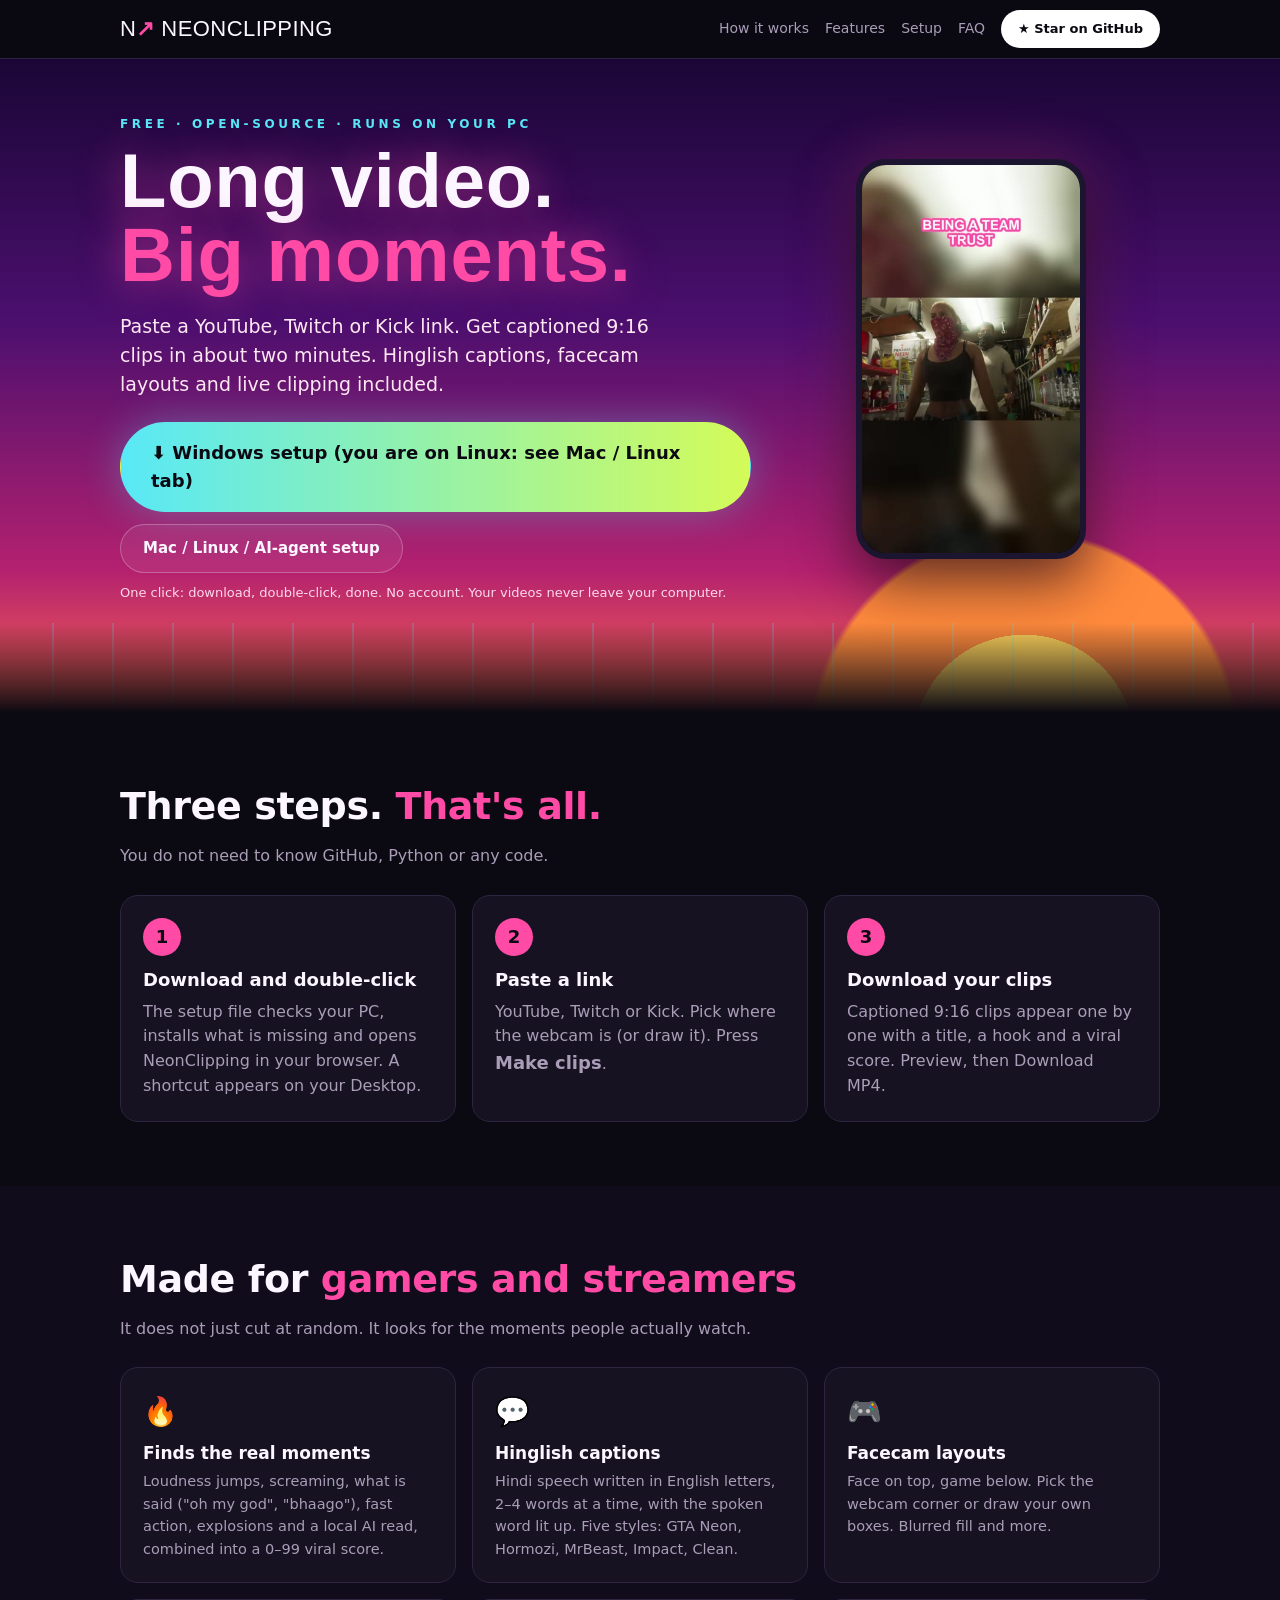
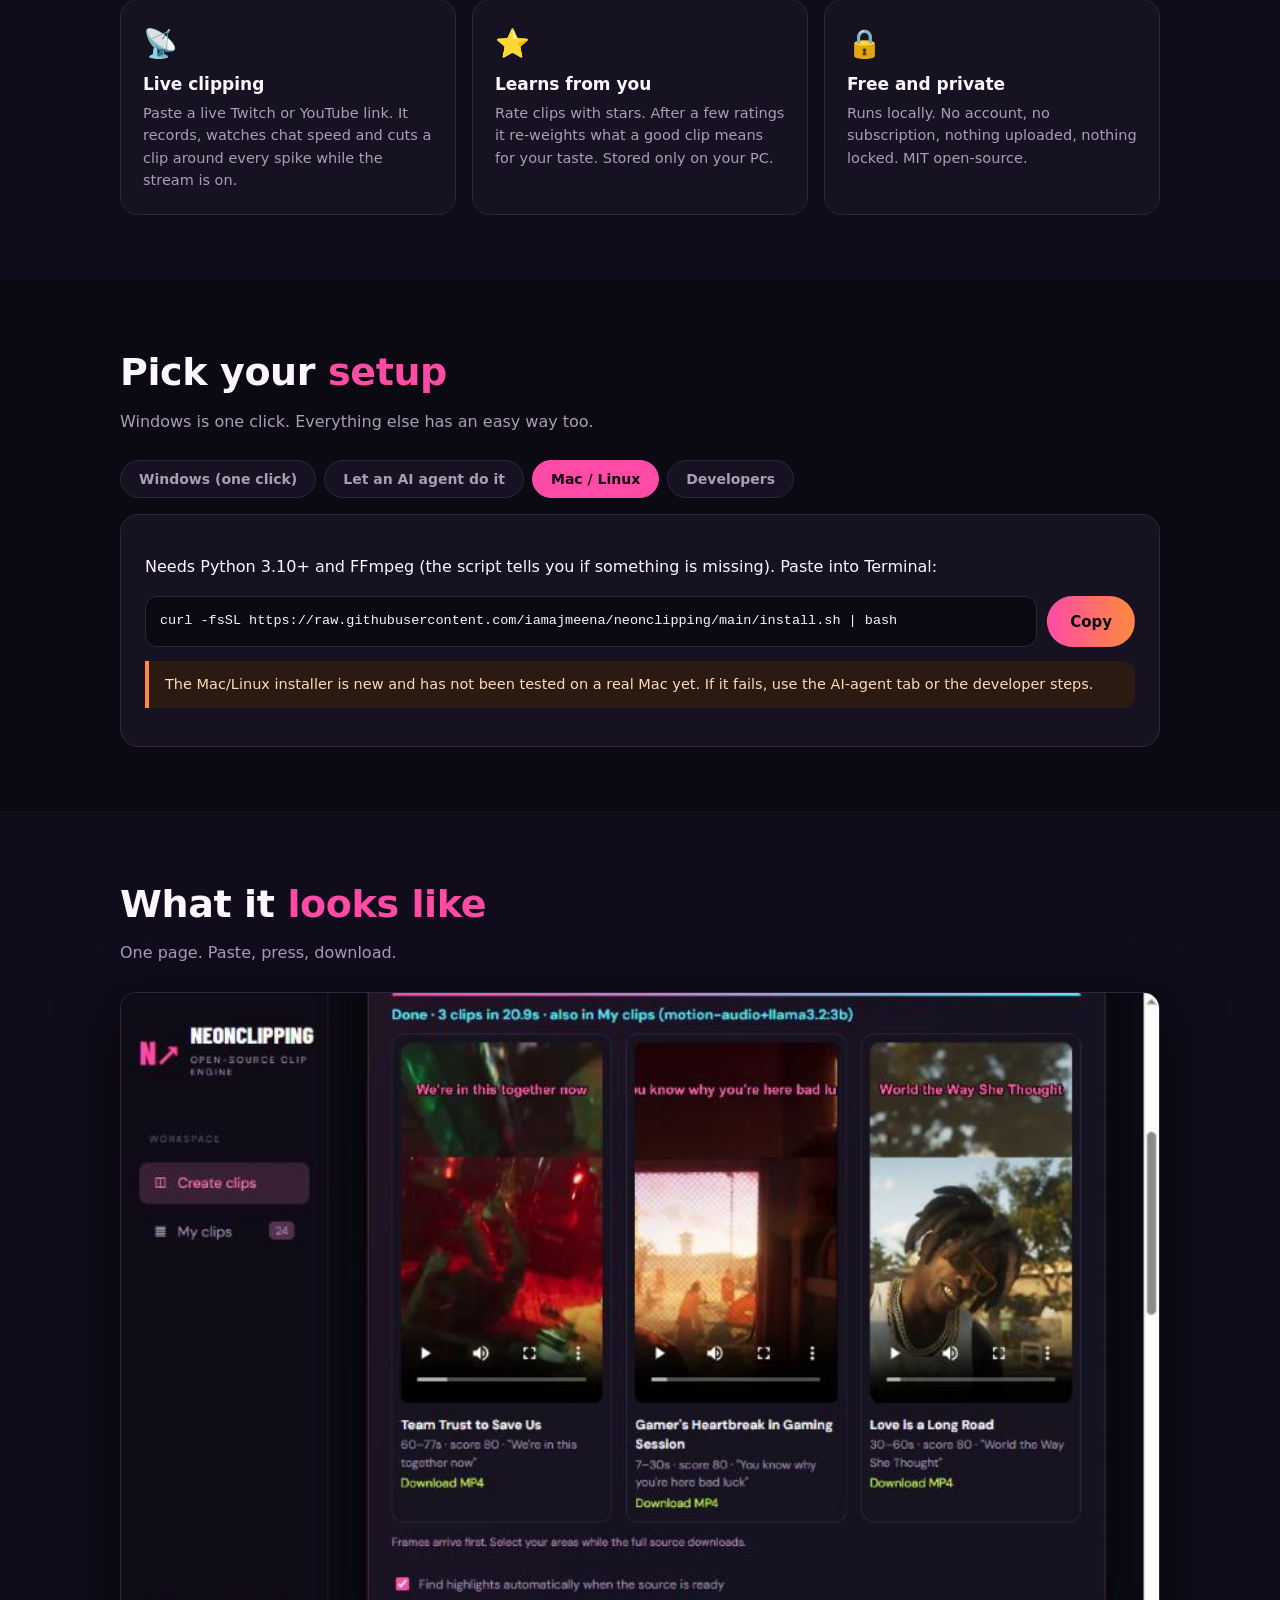
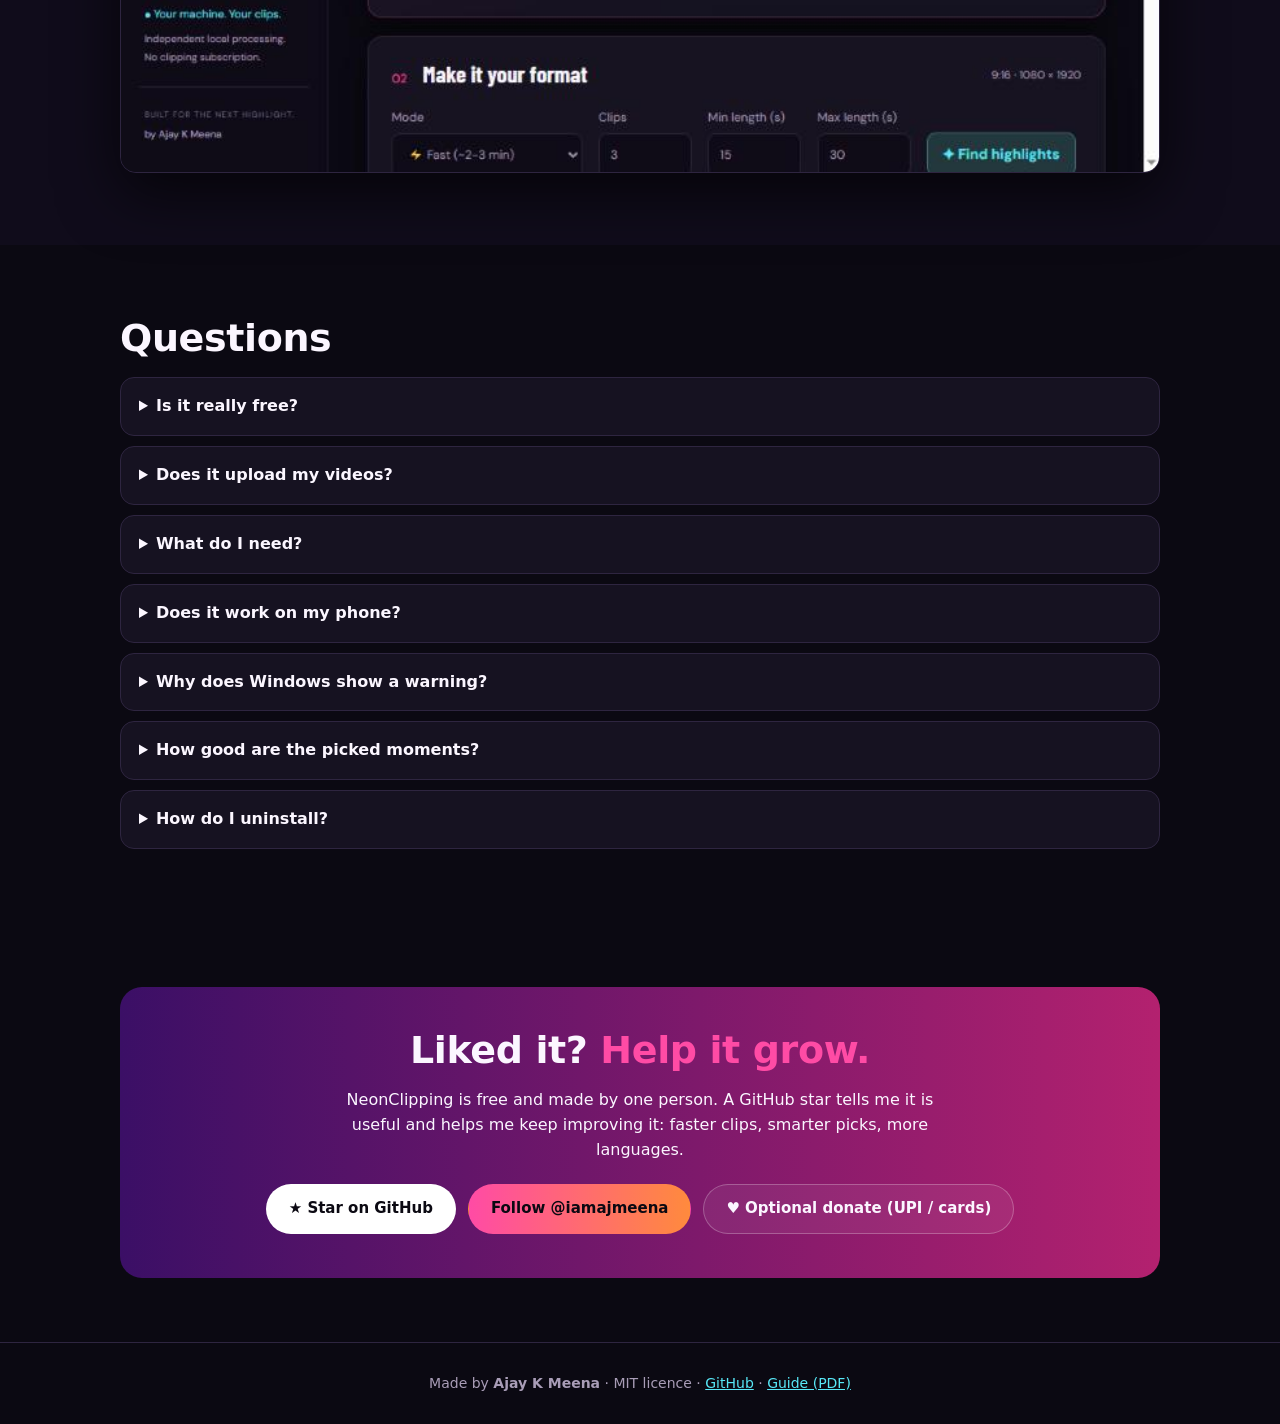
==== docs/index.html @ 978ba7da "Website (GitHub Pages) with one-click Windows setup, installer scripts (install.ps1, NeonClipping-Se" ====
<!doctype html>
<html lang="en">
<head>
<meta charset="utf-8">
<meta name="viewport" content="width=device-width, initial-scale=1">
<title>NeonClipping · Free AI clip maker for gamers and streamers</title>
<meta name="description" content="Paste a YouTube, Twitch or Kick link and get captioned 9:16 clips in about two minutes. Free, open-source, runs on your own PC. Hinglish captions, facecam layouts, live clipping.">
<meta property="og:title" content="NeonClipping: paste a link, get captioned 9:16 clips">
<meta property="og:description" content="Free and open-source. One-click setup for Windows. Hinglish captions, facecam layouts, live clipping, learns from your star ratings.">
<meta property="og:type" content="website">
<link rel="icon" href="data:image/svg+xml,%3Csvg xmlns='http://www.w3.org/2000/svg' viewBox='0 0 64 64'%3E%3Crect width='64' height='64' rx='14' fill='%230b0912'/%3E%3Ctext x='8' y='46' font-family='Impact,Arial Black' font-size='38' fill='%23ff4ba5'%3EN%3C/text%3E%3Cpath d='M34 40 L52 22 M40 22 H52 V34' stroke='%2358e8f7' stroke-width='5' fill='none' stroke-linecap='round'/%3E%3C/svg%3E">
<style>
:root{--bg:#0b0912;--panel:#161221;--line:#2e2540;--pink:#ff4ba5;--cyan:#58e8f7;--lime:#d4fb58;--orange:#ff8a3d;--white:#fbf6ff;--muted:#a99db7}
*{box-sizing:border-box}html{scroll-behavior:smooth}
body{margin:0;background:var(--bg);color:var(--white);font-family:"Segoe UI",system-ui,-apple-system,"Nirmala UI",sans-serif;line-height:1.55}
a{color:var(--cyan)}
.wrap{max-width:1080px;margin:0 auto;padding:0 20px}
nav{position:sticky;top:0;z-index:20;background:#0b0912e6;backdrop-filter:blur(10px);border-bottom:1px solid var(--line)}
nav .wrap{display:flex;align-items:center;gap:18px;height:58px}
.logo{font-family:Impact,"Arial Black",sans-serif;font-size:22px;letter-spacing:.02em;color:var(--white);text-decoration:none}.logo b{color:var(--pink)}
nav .links{margin-left:auto;display:flex;gap:16px;align-items:center;font-size:14px}nav .links a{color:var(--muted);text-decoration:none}nav .links a:hover{color:var(--white)}
.btn{display:inline-flex;align-items:center;gap:8px;border-radius:999px;padding:12px 22px;font-weight:800;text-decoration:none;border:1px solid transparent;cursor:pointer;font-size:15px;font-family:inherit}
.btn.main{background:linear-gradient(90deg,var(--cyan),var(--lime));color:#0b0912;font-size:18px;padding:16px 30px;box-shadow:0 0 40px #58e8f755}
.btn.pink{background:linear-gradient(90deg,var(--pink),var(--orange));color:#0b0912}
.btn.ghost{background:#ffffff10;border-color:#ffffff40;color:var(--white)}
.btn.white{background:#fff;color:#0b0912}
.btn:hover{transform:translateY(-2px)}
.hero{position:relative;overflow:hidden;background:radial-gradient(circle at 80% 105%,#ffd45a 0 9%,#ff8a3d 9% 17%,transparent 17.5%),linear-gradient(180deg,#1a0636 0%,#4b0f6e 40%,#b3216f 78%,#ff6a4d 100%)}
.hero::after{content:"";position:absolute;left:-10%;right:-10%;bottom:0;height:90px;background:linear-gradient(#0b091200,#0b0912),repeating-linear-gradient(90deg,#58e8f733 0 2px,transparent 2px 60px)}
.hero .wrap{display:grid;grid-template-columns:1.25fr .75fr;gap:30px;align-items:center;padding-top:56px;padding-bottom:110px;position:relative;z-index:1}
.kicker{letter-spacing:.3em;font-size:12px;font-weight:800;color:var(--cyan)}
h1{font-family:Impact,"Arial Black",sans-serif;font-size:clamp(40px,7vw,76px);line-height:.98;margin:10px 0 14px;letter-spacing:.01em;text-shadow:0 0 40px #ff4ba599}h1 em{font-style:normal;color:var(--pink)}
.sub{font-size:19px;max-width:560px;color:#ffe7f3}
.cta{display:flex;flex-wrap:wrap;gap:12px;margin:22px 0 10px}
.fine{font-size:13px;color:#ffd9ec}
.phone{justify-self:center;width:230px;border-radius:30px;border:6px solid #1c1530;box-shadow:0 20px 60px #000a,0 0 60px #ff4ba555;overflow:hidden;background:#000}
.phone img,.phone video{display:block;width:100%}
section{padding:64px 0}
h2{font-size:clamp(26px,4vw,38px);margin:0 0 8px;letter-spacing:-.01em}h2 em{font-style:normal;color:var(--pink)}
.lead{color:var(--muted);max-width:680px;margin:0 0 26px}
.steps{display:grid;grid-template-columns:repeat(3,1fr);gap:16px}
.step{background:var(--panel);border:1px solid var(--line);border-radius:18px;padding:22px}
.step .n{width:38px;height:38px;border-radius:50%;background:var(--pink);color:#0b0912;font-weight:900;display:flex;align-items:center;justify-content:center;margin-bottom:10px;font-size:18px}
.step b{font-size:18px}.step p{color:var(--muted);margin:6px 0 0}
.grid{display:grid;grid-template-columns:repeat(3,1fr);gap:16px}
.tile{background:var(--panel);border:1px solid var(--line);border-radius:18px;padding:22px}
.tile .ic{font-size:28px}.tile b{display:block;font-size:17px;margin:6px 0 4px}.tile p{margin:0;color:var(--muted);font-size:14.5px}
.tabs{display:flex;flex-wrap:wrap;gap:8px;margin-bottom:16px}
.tab{background:var(--panel);border:1px solid var(--line);color:var(--muted);padding:10px 18px;border-radius:999px;cursor:pointer;font-weight:700;font-family:inherit;font-size:14px}
.tab.on{background:var(--pink);border-color:var(--pink);color:#0b0912}
.pane{display:none;background:var(--panel);border:1px solid var(--line);border-radius:18px;padding:24px}.pane.on{display:block}
.pane ol{padding-left:20px;margin:10px 0}.pane li{margin:6px 0}
code,pre{font-family:Consolas,monospace}pre{background:#0b0912;border:1px solid var(--line);border-radius:12px;padding:14px;overflow:auto;font-size:13.5px;margin:10px 0;white-space:pre-wrap;word-break:break-all}
.copy{display:flex;gap:10px;align-items:stretch;flex-wrap:wrap}.copy pre{flex:1;margin:0;min-width:240px}
.note{border-left:4px solid var(--orange);background:#2a1a12;padding:12px 16px;border-radius:0 12px 12px 0;color:#ffd9b8;font-size:14.5px;margin:14px 0}
.shot{width:100%;border-radius:16px;border:1px solid var(--line);box-shadow:0 20px 60px #000a}
details{background:var(--panel);border:1px solid var(--line);border-radius:14px;padding:4px 18px;margin:10px 0}summary{cursor:pointer;font-weight:700;padding:12px 0}details p{color:var(--muted);margin:0 0 14px}
.support{background:linear-gradient(90deg,#3b0f66,#b3216f);border-radius:22px;padding:34px;text-align:center}
.support .cta{justify-content:center}
footer{border-top:1px solid var(--line);padding:30px 0;color:var(--muted);font-size:14px;text-align:center}
.os-note{display:none}
@media(max-width:820px){.hero .wrap{grid-template-columns:1fr;padding-bottom:90px}.phone{width:200px}.steps,.grid{grid-template-columns:1fr}nav .links a.hide-s{display:none}}
@media(prefers-reduced-motion:reduce){*{scroll-behavior:auto!important;transition:none!important}}
</style>
</head>
<body>

<nav><div class="wrap">
  <a class="logo" href="#">N<b>↗</b> NEONCLIPPING</a>
  <div class="links">
    <a class="hide-s" href="#how">How it works</a><a class="hide-s" href="#features">Features</a><a class="hide-s" href="#setup">Setup</a><a class="hide-s" href="#faq">FAQ</a>
    <a class="btn white" style="padding:8px 16px;font-size:13px" href="https://github.com/iamajmeena/neonclipping" target="_blank" rel="noopener">★ Star on GitHub</a>
  </div>
</div></nav>

<header class="hero"><div class="wrap">
  <div>
    <div class="kicker">FREE · OPEN-SOURCE · RUNS ON YOUR PC</div>
    <h1>Long video.<br><em>Big moments.</em></h1>
    <p class="sub">Paste a YouTube, Twitch or Kick link. Get captioned 9:16 clips in about two minutes. Hinglish captions, facecam layouts and live clipping included.</p>
    <div class="cta">
      <a class="btn main" id="dl" href="https://github.com/iamajmeena/neonclipping/releases/latest/download/NeonClipping-Setup.bat">⬇ Download for Windows</a>
      <a class="btn ghost" href="#setup">Mac / Linux / AI-agent setup</a>
    </div>
    <div class="fine">One click: download, double-click, done. No account. Your videos never leave your computer.</div>
    <div class="os-note note" id="mobile-note"><b>You are on a phone.</b> NeonClipping runs on a computer. Open this page on your PC, or <a href="#" id="copy-link">copy this page link</a> and send it to yourself.</div>
  </div>
  <div class="phone"><video src="demo.mp4" poster="demo-poster.jpg" autoplay loop muted playsinline preload="auto" aria-label="A NeonClipping clip: hook title, captions"></video></div>
</div></header>

<section id="how"><div class="wrap">
  <h2>Three steps. <em>That's all.</em></h2>
  <p class="lead">You do not need to know GitHub, Python or any code.</p>
  <div class="steps">
    <div class="step"><div class="n">1</div><b>Download and double-click</b><p>The setup file checks your PC, installs what is missing and opens NeonClipping in your browser. A shortcut appears on your Desktop.</p></div>
    <div class="step"><div class="n">2</div><b>Paste a link</b><p>YouTube, Twitch or Kick. Pick where the webcam is (or draw it). Press <b>Make clips</b>.</p></div>
    <div class="step"><div class="n">3</div><b>Download your clips</b><p>Captioned 9:16 clips appear one by one with a title, a hook and a viral score. Preview, then Download MP4.</p></div>
  </div>
</div></section>

<section id="features" style="background:#100c1b"><div class="wrap">
  <h2>Made for <em>gamers and streamers</em></h2>
  <p class="lead">It does not just cut at random. It looks for the moments people actually watch.</p>
  <div class="grid">
    <div class="tile"><div class="ic">🔥</div><b>Finds the real moments</b><p>Loudness jumps, screaming, what is said ("oh my god", "bhaago"), fast action, explosions and a local AI read, combined into a 0–99 viral score.</p></div>
    <div class="tile"><div class="ic">💬</div><b>Hinglish captions</b><p>Hindi speech written in English letters, 2–4 words at a time, with the spoken word lit up. Five styles: GTA Neon, Hormozi, MrBeast, Impact, Clean.</p></div>
    <div class="tile"><div class="ic">🎮</div><b>Facecam layouts</b><p>Face on top, game below. Pick the webcam corner or draw your own boxes. Blurred fill and more.</p></div>
    <div class="tile"><div class="ic">📡</div><b>Live clipping</b><p>Paste a live Twitch or YouTube link. It records, watches chat speed and cuts a clip around every spike while the stream is on.</p></div>
    <div class="tile"><div class="ic">⭐</div><b>Learns from you</b><p>Rate clips with stars. After a few ratings it re-weights what a good clip means for your taste. Stored only on your PC.</p></div>
    <div class="tile"><div class="ic">🔒</div><b>Free and private</b><p>Runs locally. No account, no subscription, nothing uploaded, nothing locked. MIT open-source.</p></div>
  </div>
</div></section>

<section id="setup"><div class="wrap">
  <h2>Pick your <em>setup</em></h2>
  <p class="lead">Windows is one click. Everything else has an easy way too.</p>
  <div class="tabs" role="tablist">
    <button class="tab on" data-p="win">Windows (one click)</button>
    <button class="tab" data-p="ai">Let an AI agent do it</button>
    <button class="tab" data-p="mac">Mac / Linux</button>
    <button class="tab" data-p="dev">Developers</button>
  </div>

  <div class="pane on" id="p-win">
    <a class="btn main" href="https://github.com/iamajmeena/neonclipping/releases/latest/download/NeonClipping-Setup.bat">⬇ Download NeonClipping-Setup.bat</a>
    <ol>
      <li>Open the downloaded file (double-click). If Windows asks "Windows protected your PC", press <b>More info → Run anyway</b>. The file is plain text and not code-signed; you can open it in Notepad first.</li>
      <li>It checks your PC and installs what is missing (Python, FFmpeg). Needs internet, about 3–8 minutes, no admin rights.</li>
      <li>It asks two optional questions (GPU libraries, AI titles) and then opens NeonClipping in your browser.</li>
      <li>Next time just double-click the <b>NeonClipping</b> shortcut on your Desktop.</li>
    </ol>
    <div class="note">Everything is installed in one folder (<code>%LOCALAPPDATA%\NeonClipping</code>). Delete it to uninstall.</div>
  </div>

  <div class="pane" id="p-ai">
    <p>Don't want to read anything? Give this prompt to an AI agent that can run commands on your computer (Claude Code, OpenAI Codex, Google Antigravity, Cursor). It checks your PC, installs everything, opens the app and explains it to you in simple Hindi.</p>
    <button class="btn pink" id="copy-prompt">📋 Copy the setup prompt</button>
    <span id="copy-prompt-msg" style="margin-left:10px;color:var(--lime)"></span>
    <p style="margin-top:14px"><a href="NEONCLIPPING-AGENT-SETUP-PROMPT.txt" target="_blank" rel="noopener">Open the prompt as a text file</a> · <a href="NeonClipping-Guide-EN-HI.pdf" target="_blank" rel="noopener">Read the guide (PDF, English + हिंदी)</a></p>
  </div>

  <div class="pane" id="p-mac">
    <p>Needs Python 3.10+ and FFmpeg (the script tells you if something is missing). Paste into Terminal:</p>
    <div class="copy"><pre id="mac-cmd">curl -fsSL https://raw.githubusercontent.com/iamajmeena/neonclipping/main/install.sh | bash</pre><button class="btn pink" data-copy="mac-cmd">Copy</button></div>
    <div class="note">The Mac/Linux installer is new and has not been tested on a real Mac yet. If it fails, use the AI-agent tab or the developer steps.</div>
  </div>

  <div class="pane" id="p-dev">
    <pre>git clone https://github.com/iamajmeena/neonclipping
cd neonclipping
./run.ps1     # Windows
./run.sh      # Mac / Linux</pre>
    <p>Then open <code>http://127.0.0.1:8770</code>. Source, issues and the full README: <a href="https://github.com/iamajmeena/neonclipping" target="_blank" rel="noopener">github.com/iamajmeena/neonclipping</a>.</p>
  </div>
</div></section>

<section style="background:#100c1b"><div class="wrap">
  <h2>What it <em>looks like</em></h2>
  <p class="lead">One page. Paste, press, download.</p>
  <img class="shot" src="neonclipping-ui.jpg" alt="NeonClipping showing three finished clips">
</div></section>

<section id="faq"><div class="wrap">
  <h2>Questions</h2>
  <details><summary>Is it really free?</summary><p>Yes. It is open-source (MIT). No account, no subscription, no watermark, nothing locked behind a donation.</p></details>
  <details><summary>Does it upload my videos?</summary><p>No. Everything runs on your own computer. Videos, clips and your ratings stay in the app folder. The app only talks to YouTube/Twitch/Kick to fetch the video you paste.</p></details>
  <details><summary>What do I need?</summary><p>A Windows 10/11 PC (a Mac/Linux script exists but is untested) and internet for the first install. An NVIDIA GPU makes some steps faster but is not required.</p></details>
  <details><summary>Does it work on my phone?</summary><p>The tool runs on a computer. This website works on a phone, but the clip maker needs a PC. Using your phone as a remote for the app on your PC (same Wi-Fi) is planned, not built yet.</p></details>
  <details><summary>Why does Windows show a warning?</summary><p>The setup file is not code-signed (that costs money). It is plain text: right-click → Edit, or open it in Notepad, and read every line. The app itself is fully open-source on GitHub.</p></details>
  <details><summary>How good are the picked moments?</summary><p>It finds loud, energetic, quotable moments with fast action. It is a heuristic plus a small local AI, not magic: always watch a clip before posting. Your star ratings make it better at your taste.</p></details>
  <details><summary>How do I uninstall?</summary><p>Delete the NeonClipping folder in <code>%LOCALAPPDATA%</code> and the Desktop shortcut. Nothing else is changed on your PC (Python and FFmpeg stay if you had them).</p></details>
</div></section>

<section><div class="wrap">
  <div class="support">
    <h2>Liked it? <em>Help it grow.</em></h2>
    <p style="max-width:620px;margin:0 auto 6px">NeonClipping is free and made by one person. A GitHub star tells me it is useful and helps me keep improving it: faster clips, smarter picks, more languages.</p>
    <div class="cta">
      <a class="btn white" href="https://github.com/iamajmeena/neonclipping" target="_blank" rel="noopener">★ Star on GitHub</a>
      <a class="btn pink" href="https://www.instagram.com/iamajmeena/" target="_blank" rel="noopener">Follow @iamajmeena</a>
      <a class="btn ghost" href="https://rzp.io/rzp/JN41CpW" target="_blank" rel="noopener">♥ Optional donate (UPI / cards)</a>
    </div>
  </div>
</div></section>

<footer><div class="wrap">Made by <b>Ajay K Meena</b> · MIT licence · <a href="https://github.com/iamajmeena/neonclipping" target="_blank" rel="noopener">GitHub</a> · <a href="NeonClipping-Guide-EN-HI.pdf" target="_blank" rel="noopener">Guide (PDF)</a></div></footer>

<script>
(function(){
  // tabs
  document.querySelectorAll('.tab').forEach(function(t){t.onclick=function(){
    document.querySelectorAll('.tab').forEach(function(x){x.classList.toggle('on',x===t)});
    document.querySelectorAll('.pane').forEach(function(p){p.classList.toggle('on',p.id==='p-'+t.dataset.p)});
  };});
  // copy buttons
  document.querySelectorAll('[data-copy]').forEach(function(b){b.onclick=function(){
    var txt=document.getElementById(b.dataset.copy).textContent;
    navigator.clipboard.writeText(txt).then(function(){var o=b.textContent;b.textContent='Copied ✓';setTimeout(function(){b.textContent=o},1500)});
  };});
  // copy the agent prompt (loaded from the same site so it always matches the repo)
  var cp=document.getElementById('copy-prompt'),msg=document.getElementById('copy-prompt-msg');
  if(cp)cp.onclick=function(){
    fetch('NEONCLIPPING-AGENT-SETUP-PROMPT.txt').then(function(r){if(!r.ok)throw 0;return r.text()}).then(function(t){
      return navigator.clipboard.writeText(t).then(function(){msg.textContent='Copied ✓ now paste it into your AI agent'});
    }).catch(function(){msg.textContent='Could not copy. Use "Open the prompt as a text file" below.';msg.style.color='#ffb86b'});
  };
  // phone and non-Windows hints
  var ua=navigator.userAgent||'',mobile=/Android|iPhone|iPad|iPod/i.test(ua),mac=/Macintosh|Mac OS X/i.test(ua)&&!mobile,linux=/Linux|X11/i.test(ua)&&!mobile&&!/Windows/i.test(ua);
  if(mobile){document.getElementById('mobile-note').style.display='block';
    var c=document.getElementById('copy-link');if(c)c.onclick=function(e){e.preventDefault();navigator.clipboard&&navigator.clipboard.writeText(location.href);c.textContent='link copied ✓'};}
  if(mac||linux){var dl=document.getElementById('dl');dl.textContent='⬇ Windows setup (you are on '+(mac?'Mac':'Linux')+': see Mac / Linux tab)';dl.href='#setup';
    document.querySelector('[data-p="mac"]').click();}
})();
</script>
</body>
</html>
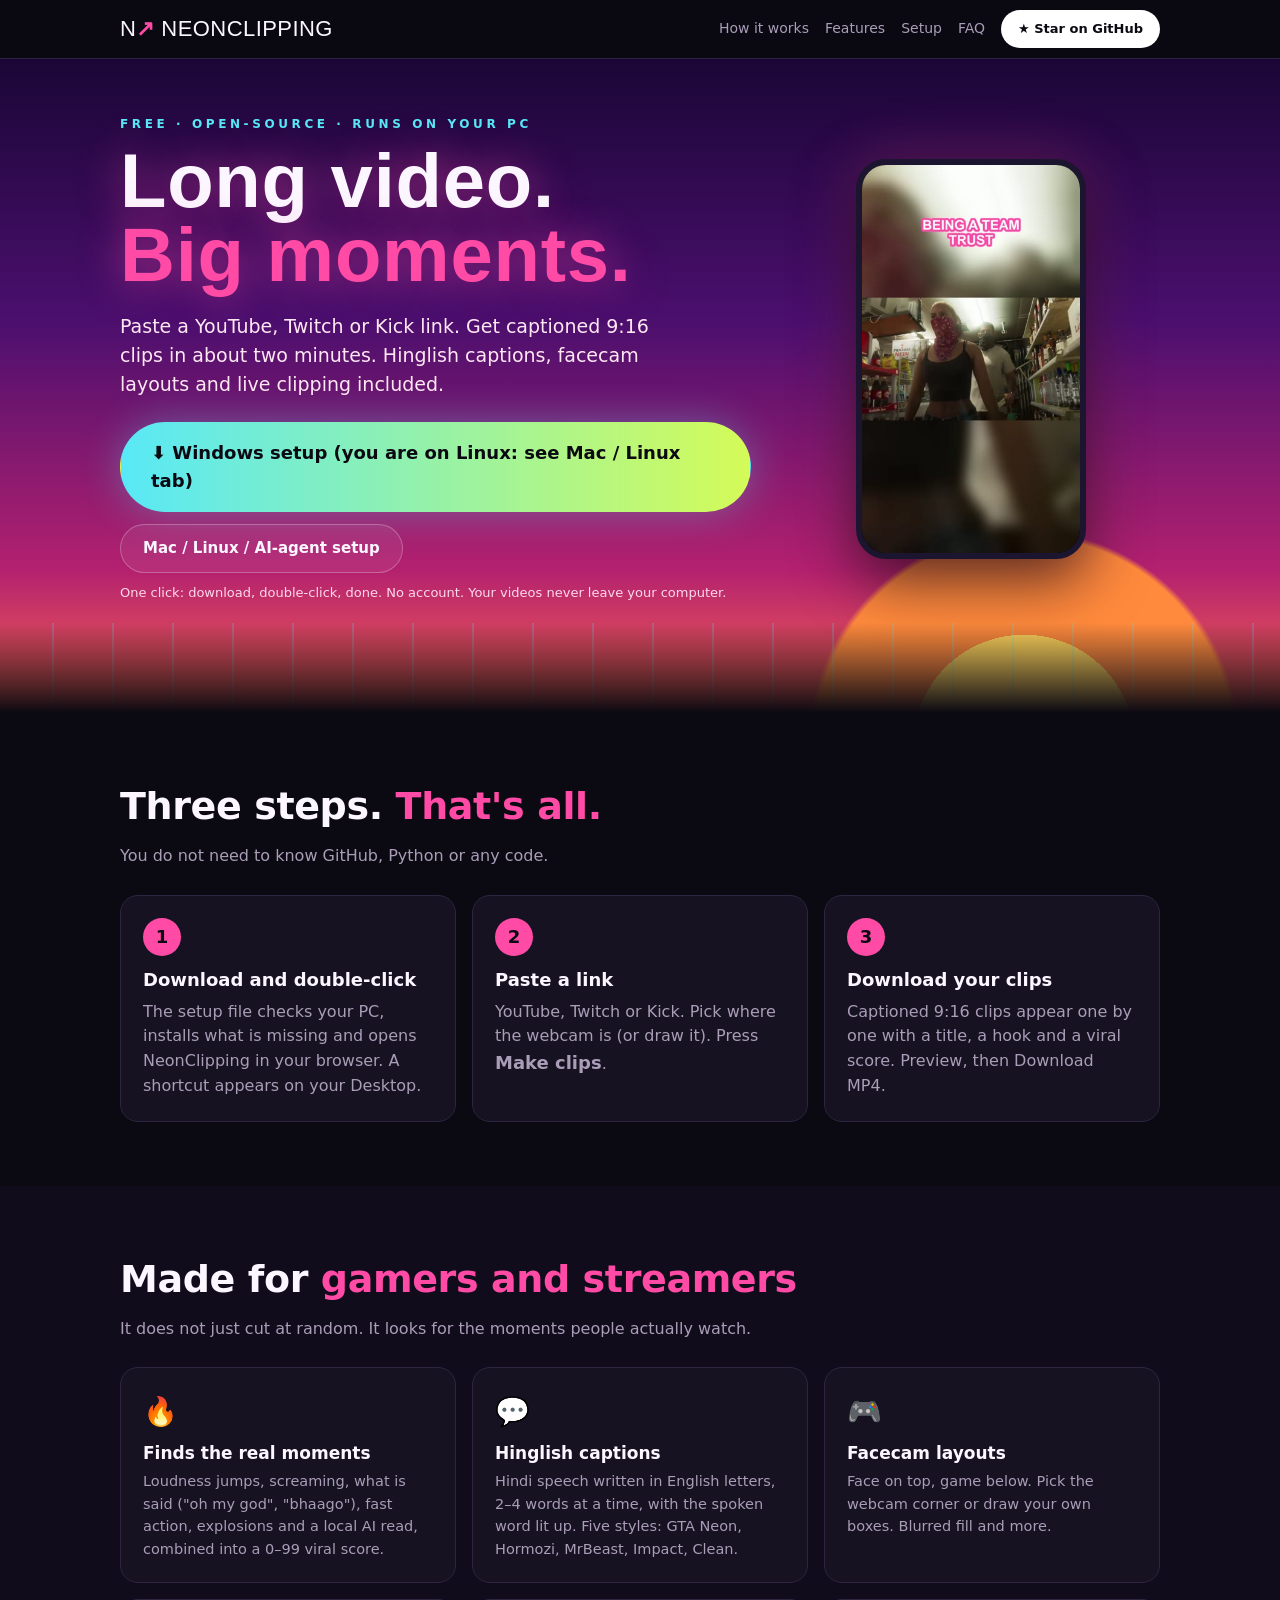
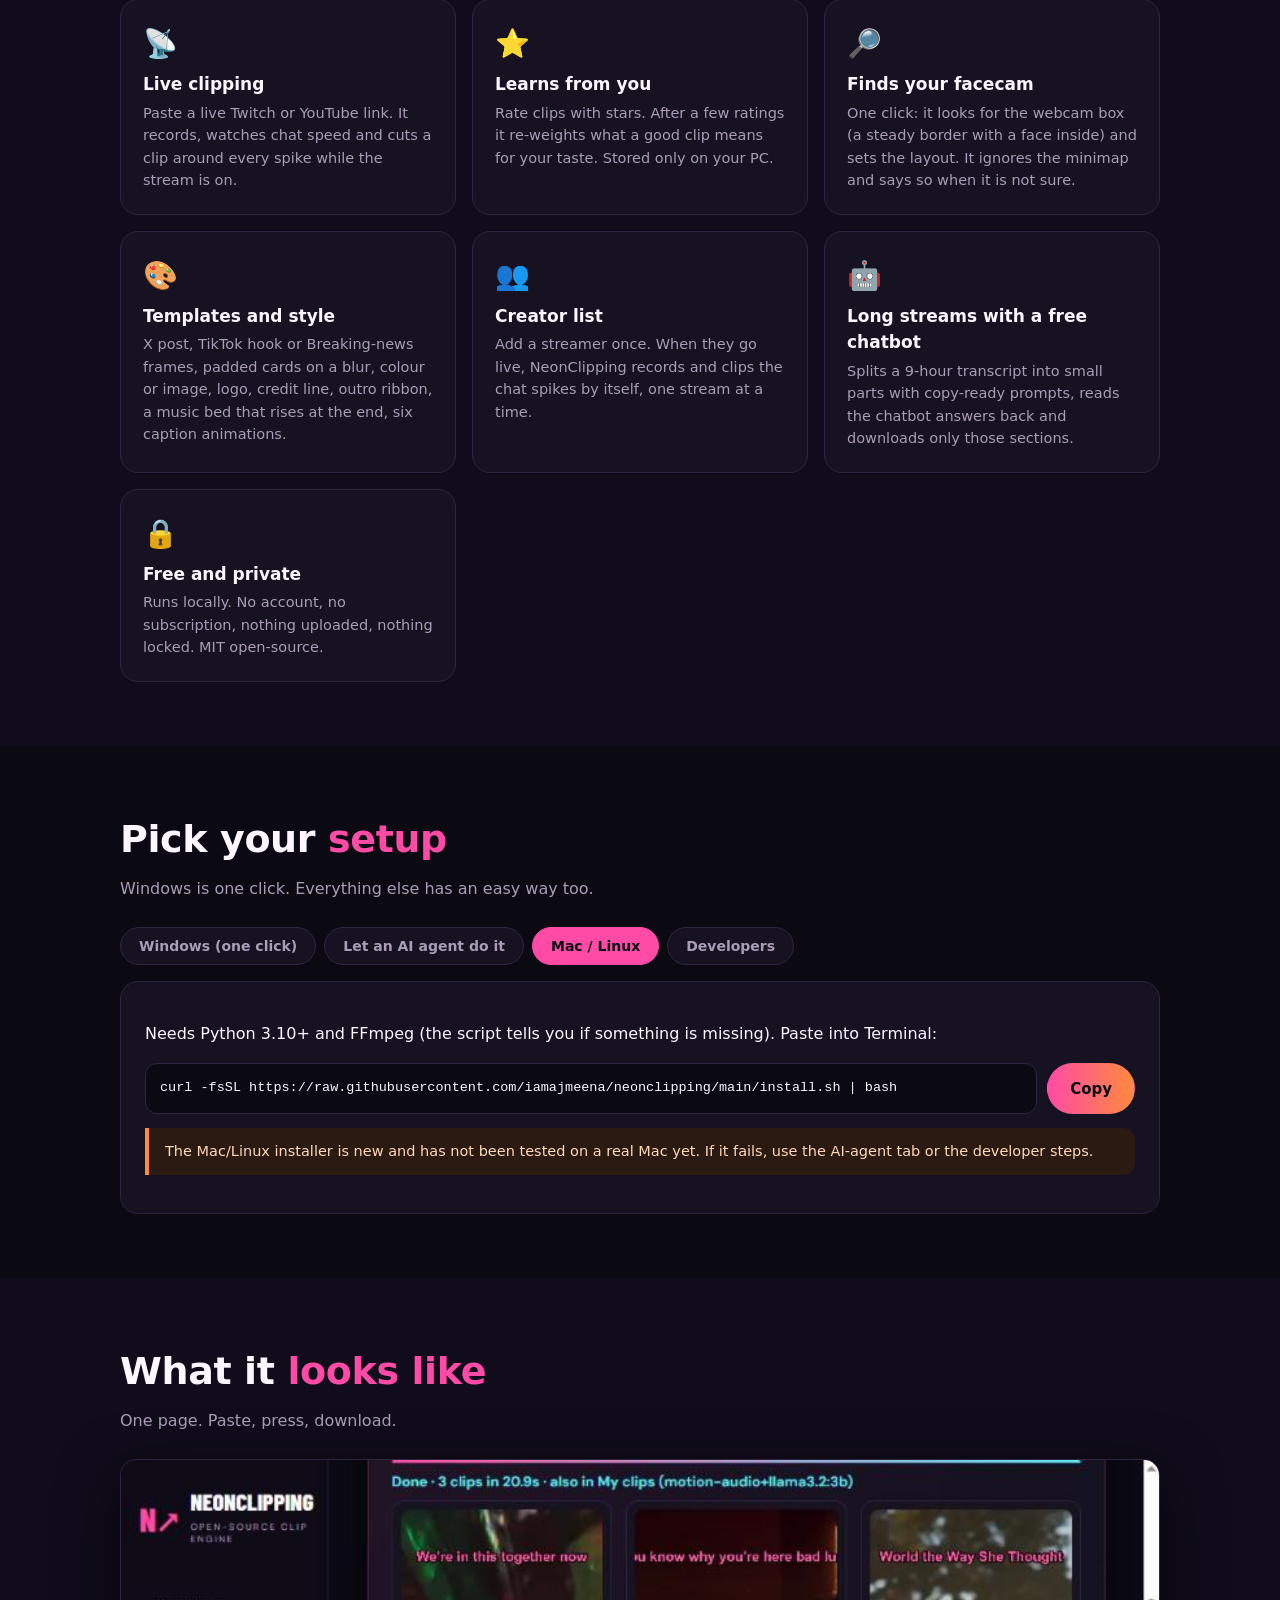
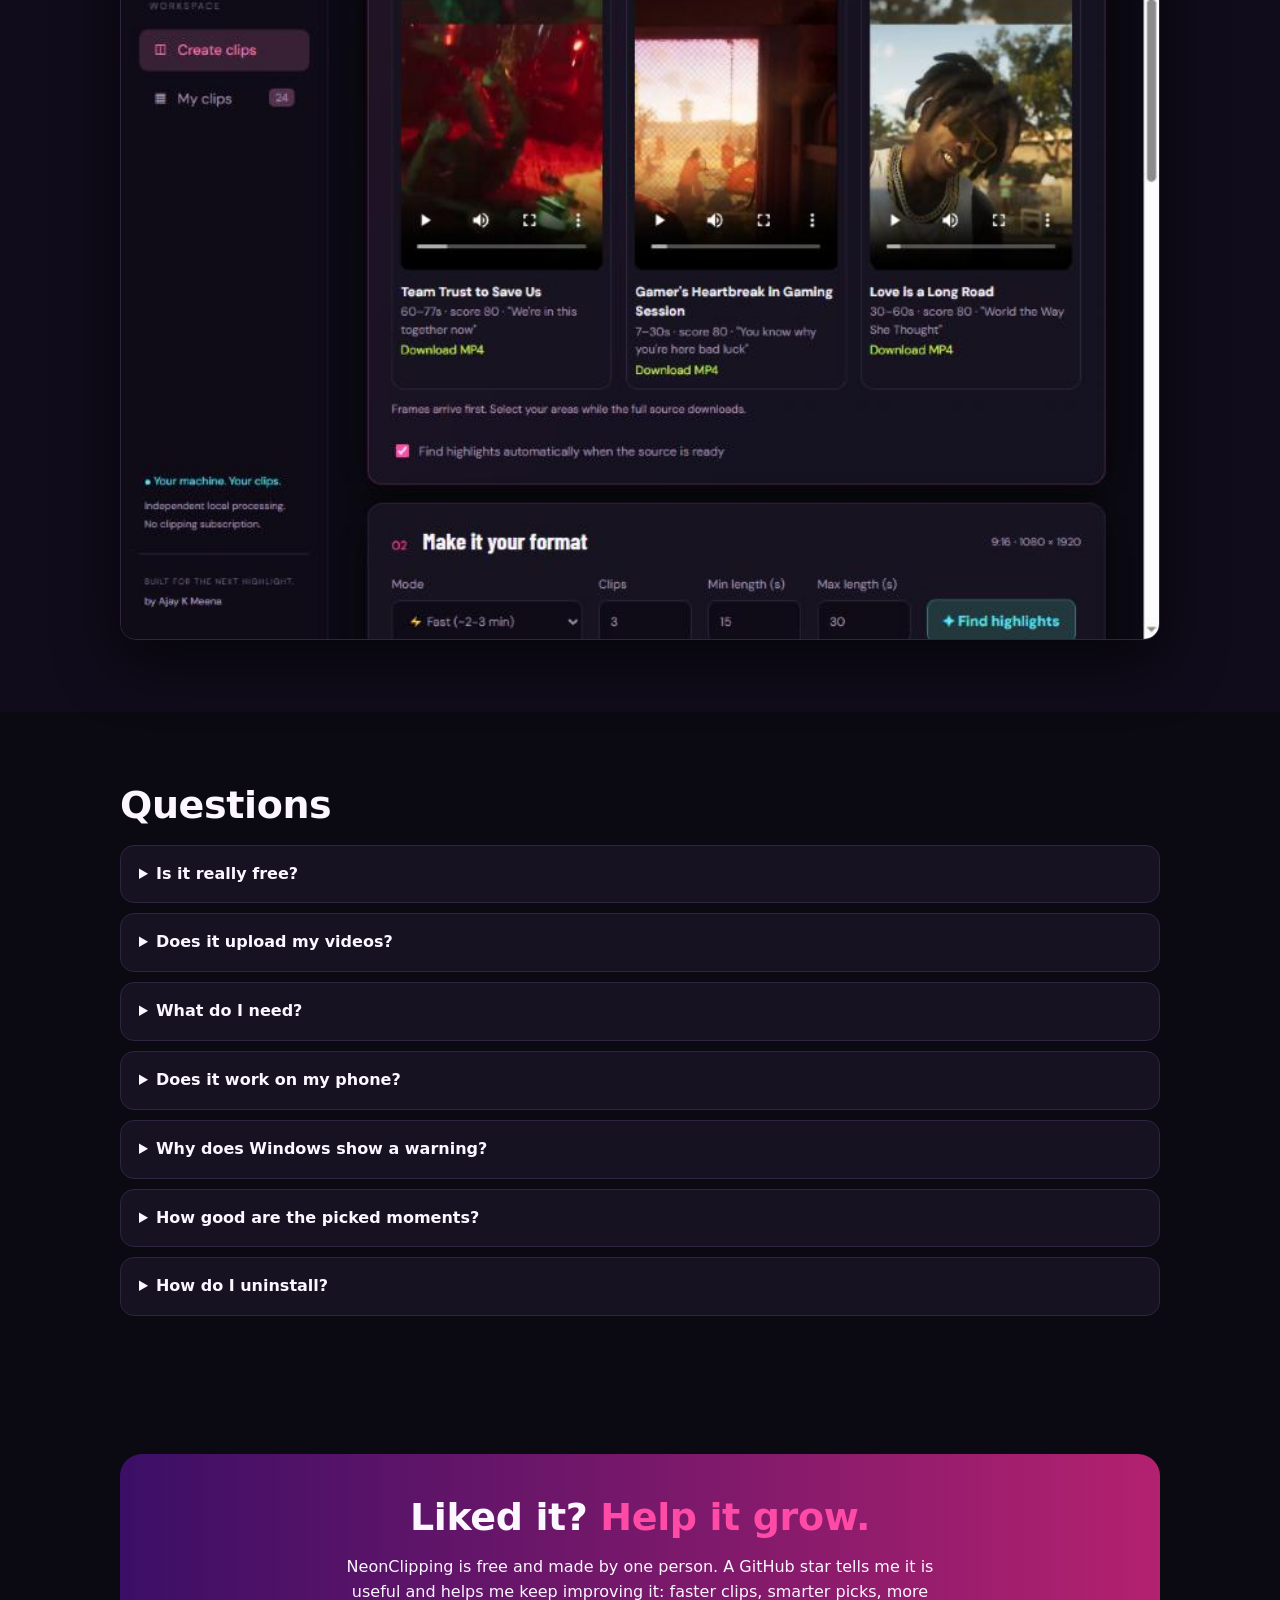
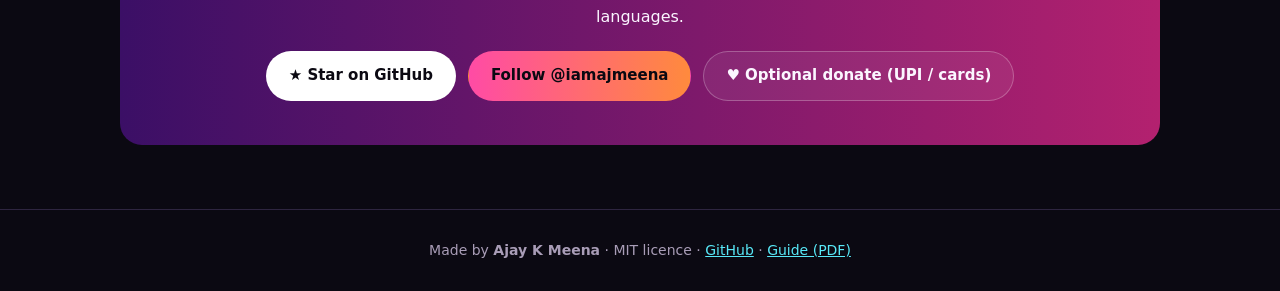
==== commit 65483b75: "Features from three reels: templates, background card, watermark, credit, outro, music riser, captio" ====
--- a/docs/index.html
+++ b/docs/index.html
@@ -107,6 +107,10 @@
     <div class="tile"><div class="ic">🎮</div><b>Facecam layouts</b><p>Face on top, game below. Pick the webcam corner or draw your own boxes. Blurred fill and more.</p></div>
     <div class="tile"><div class="ic">📡</div><b>Live clipping</b><p>Paste a live Twitch or YouTube link. It records, watches chat speed and cuts a clip around every spike while the stream is on.</p></div>
     <div class="tile"><div class="ic">⭐</div><b>Learns from you</b><p>Rate clips with stars. After a few ratings it re-weights what a good clip means for your taste. Stored only on your PC.</p></div>
+    <div class="tile"><div class="ic">🔎</div><b>Finds your facecam</b><p>One click: it looks for the webcam box (a steady border with a face inside) and sets the layout. It ignores the minimap and says so when it is not sure.</p></div>
+    <div class="tile"><div class="ic">🎨</div><b>Templates and style</b><p>X post, TikTok hook or Breaking-news frames, padded cards on a blur, colour or image, logo, credit line, outro ribbon, a music bed that rises at the end, six caption animations.</p></div>
+    <div class="tile"><div class="ic">👥</div><b>Creator list</b><p>Add a streamer once. When they go live, NeonClipping records and clips the chat spikes by itself, one stream at a time.</p></div>
+    <div class="tile"><div class="ic">🤖</div><b>Long streams with a free chatbot</b><p>Splits a 9-hour transcript into small parts with copy-ready prompts, reads the chatbot answers back and downloads only those sections.</p></div>
     <div class="tile"><div class="ic">🔒</div><b>Free and private</b><p>Runs locally. No account, no subscription, nothing uploaded, nothing locked. MIT open-source.</p></div>
   </div>
 </div></section>
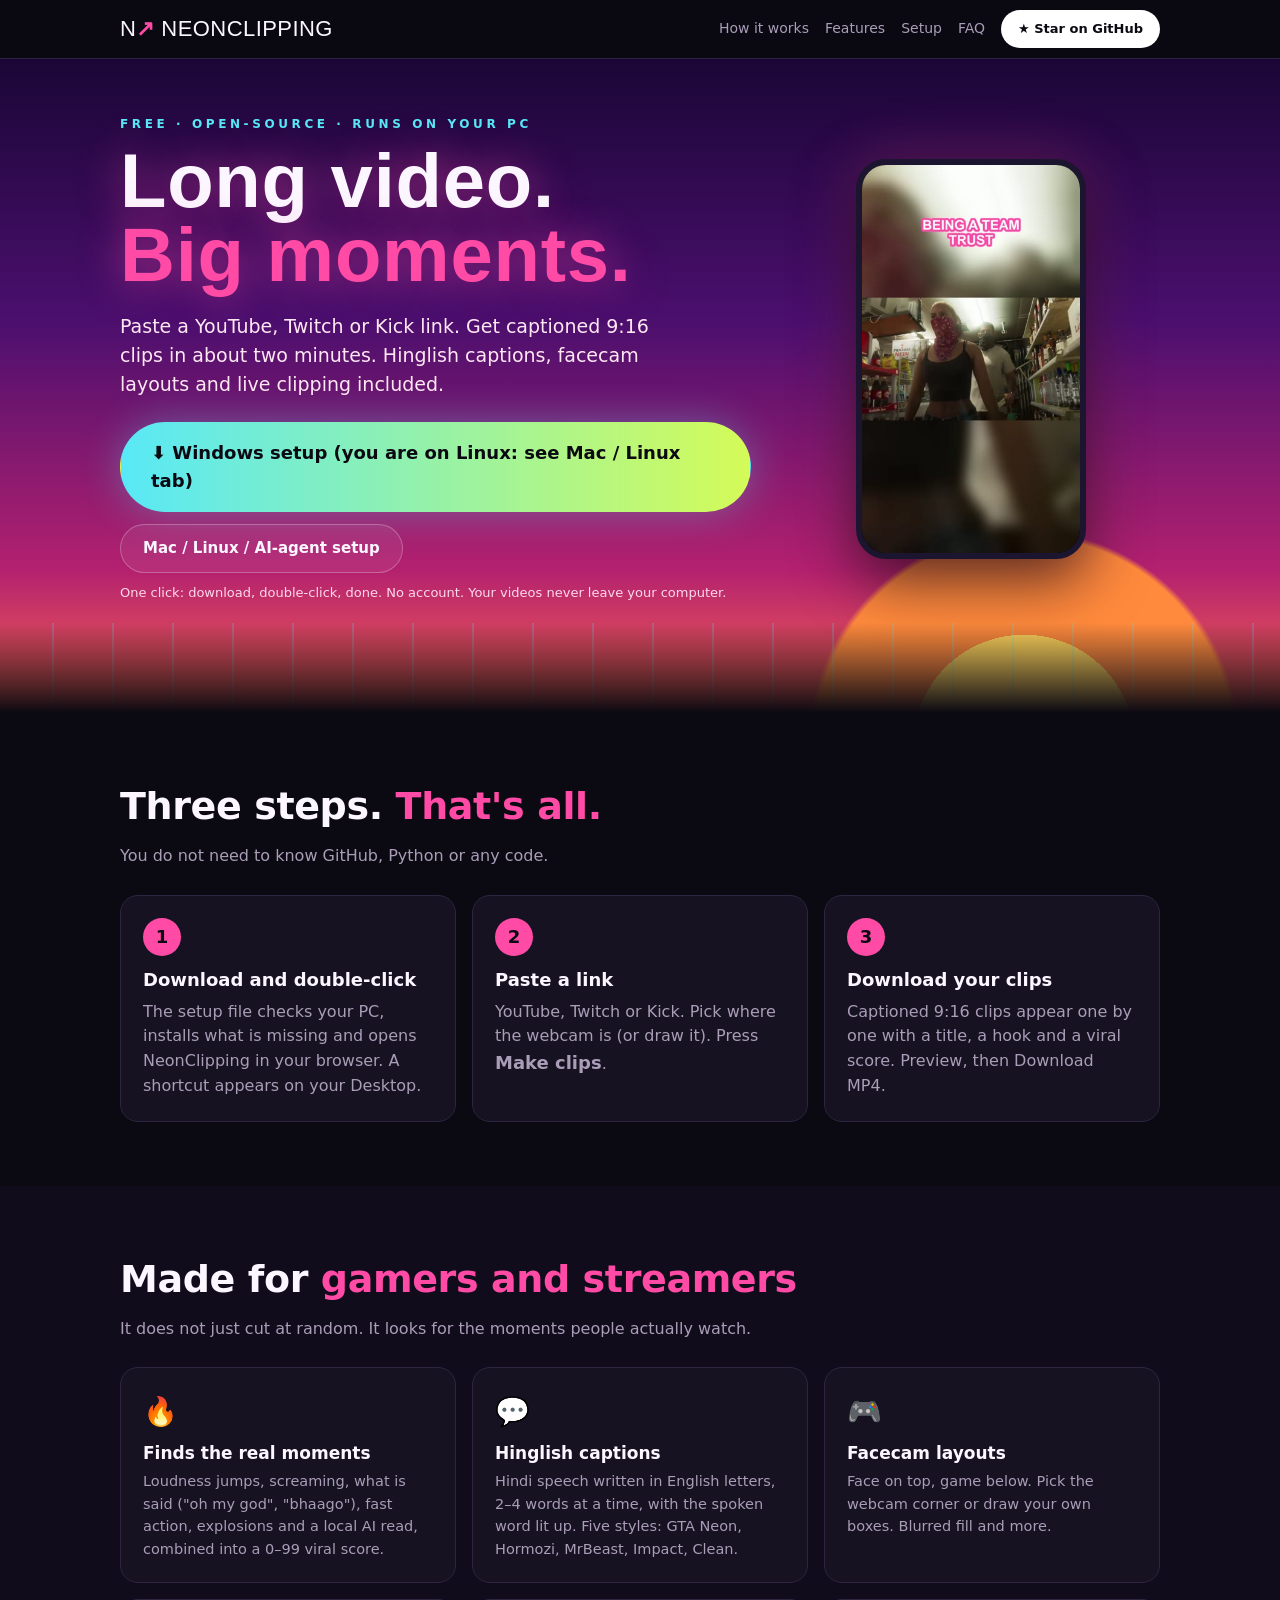
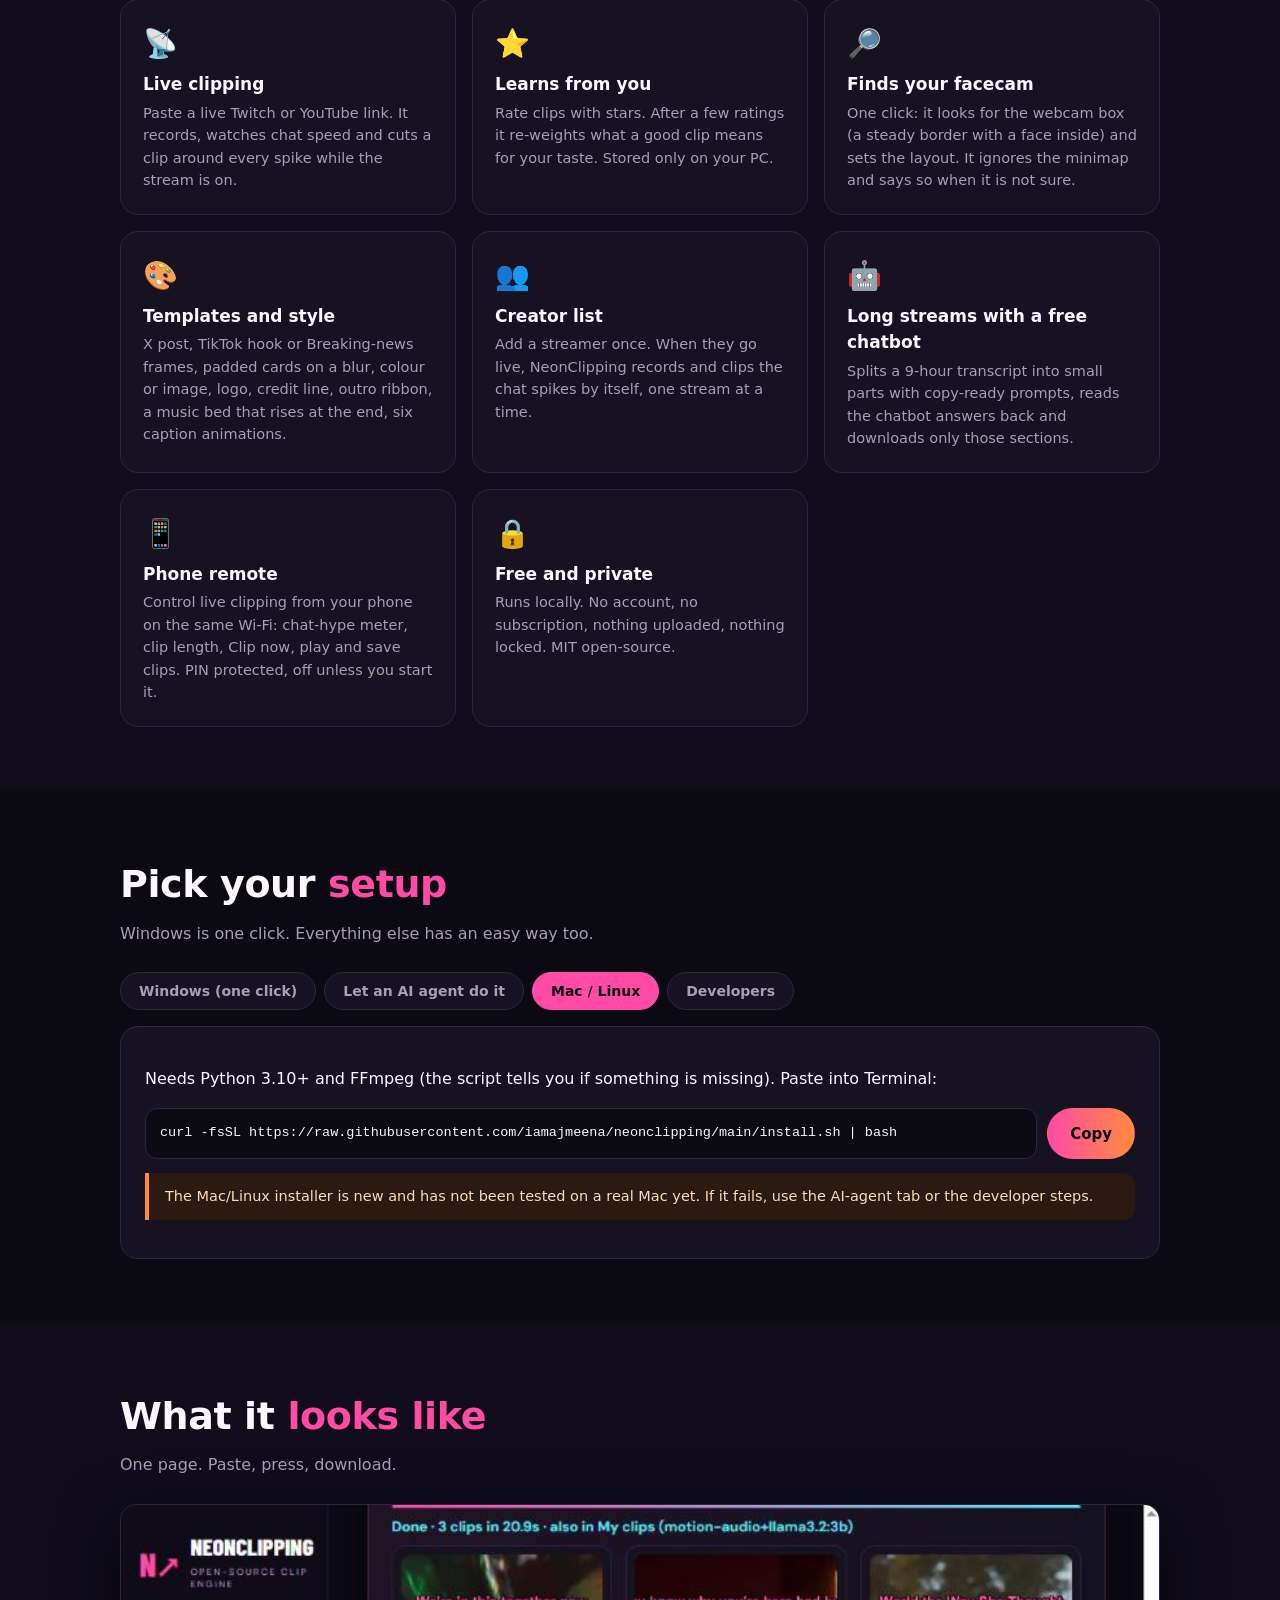
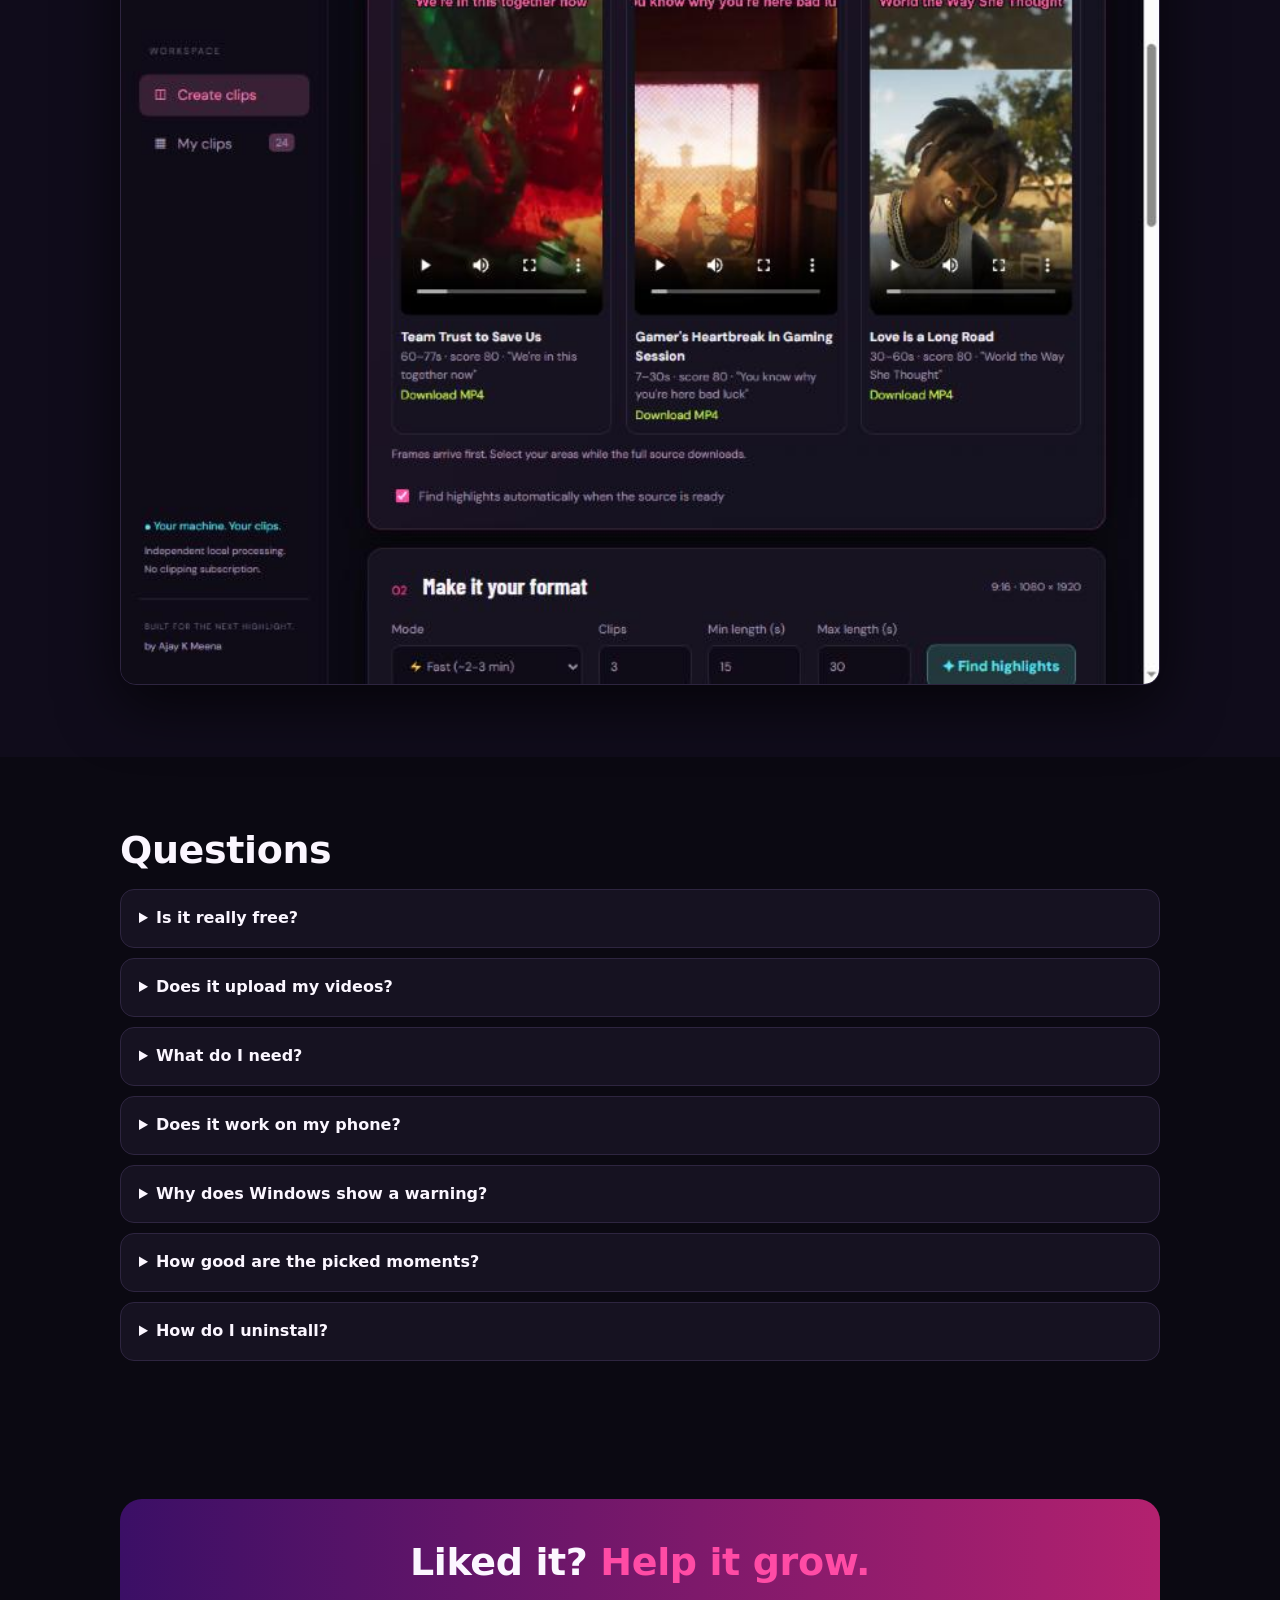
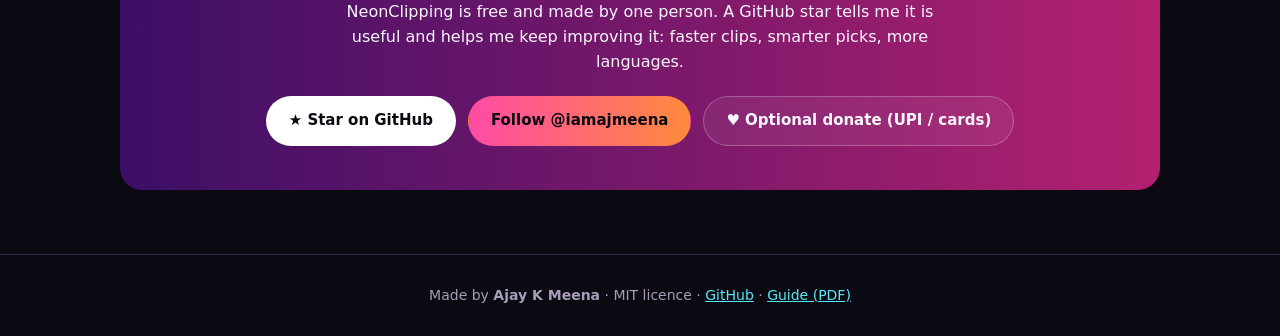
==== commit bf34d76c: "Live controls (hype meter, clip length, hook source, captions switch) and a PIN-protected phone remo" ====
--- a/docs/index.html
+++ b/docs/index.html
@@ -111,6 +111,7 @@
     <div class="tile"><div class="ic">🎨</div><b>Templates and style</b><p>X post, TikTok hook or Breaking-news frames, padded cards on a blur, colour or image, logo, credit line, outro ribbon, a music bed that rises at the end, six caption animations.</p></div>
     <div class="tile"><div class="ic">👥</div><b>Creator list</b><p>Add a streamer once. When they go live, NeonClipping records and clips the chat spikes by itself, one stream at a time.</p></div>
     <div class="tile"><div class="ic">🤖</div><b>Long streams with a free chatbot</b><p>Splits a 9-hour transcript into small parts with copy-ready prompts, reads the chatbot answers back and downloads only those sections.</p></div>
+    <div class="tile"><div class="ic">📱</div><b>Phone remote</b><p>Control live clipping from your phone on the same Wi-Fi: chat-hype meter, clip length, Clip now, play and save clips. PIN protected, off unless you start it.</p></div>
     <div class="tile"><div class="ic">🔒</div><b>Free and private</b><p>Runs locally. No account, no subscription, nothing uploaded, nothing locked. MIT open-source.</p></div>
   </div>
 </div></section>
